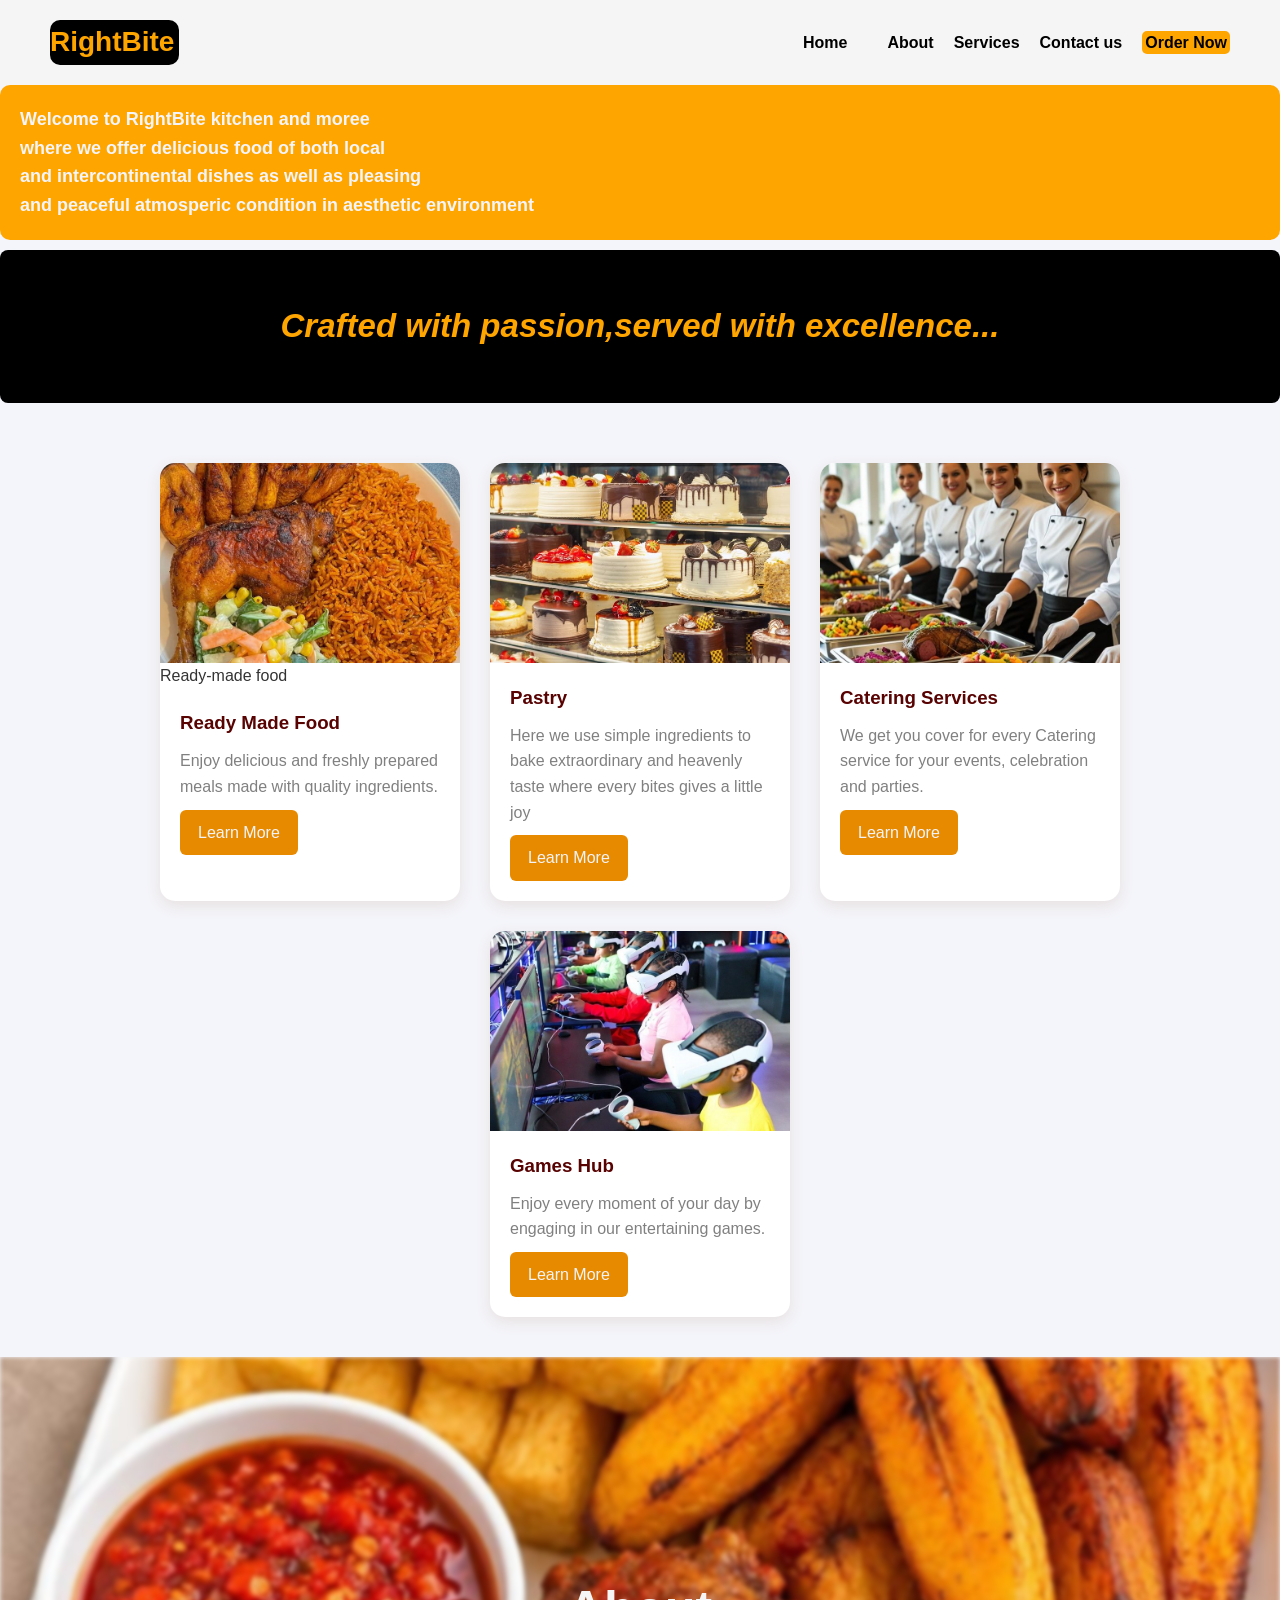
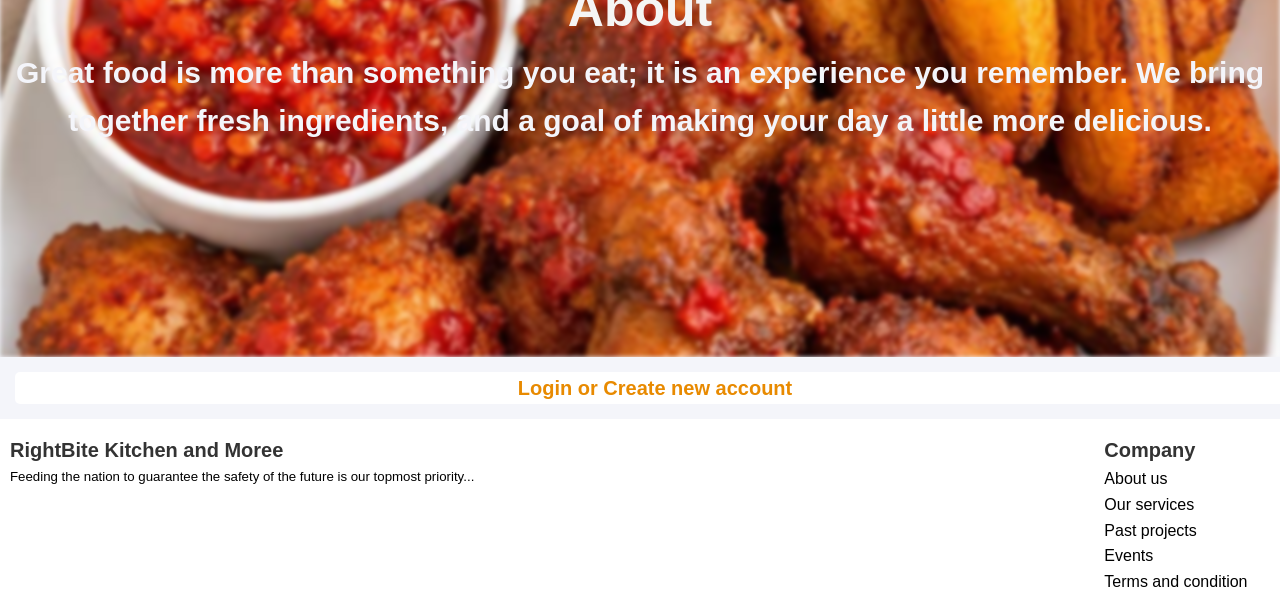
==== index.html @ 82390e43 "Update .gitignore page" ====
<!DOCTYPE html>
<html lang="en">
<head>
    <meta charset="UTF-8">
    <meta name="viewport" content="width=device-width, initial-scale=1.0">
    <title>RightBite kitchen</title>
    <link rel="stylesheet" href="index.css">
    
</head>
<body>

    <div>
        <header class="header">
        <span id="logo">RightBite
        </span>
         <ul>
             <li><a class="nav" href="#home">Home</li>
            <li><a class="nav" href="#about">About</a></li>
            <li><a class="nav" href="#services">Services</a></li>
            <li><a class="nav" href="#contact">Contact us</a></li>
             <li><a id="order" href="#order">Order Now</a></li>                     
        </ul>
    </header>
    <div class="welcome-section">
<p id="p1">
     Welcome to RightBite kitchen and moree <br>where we offer delicious food of both local <br> and intercontinental dishes 
    as well as pleasing <br> and peaceful atmosperic condition in aesthetic environment 

   </p>

    </div>

    </div>
    <H2 class="crafted" id="crafted">
           <i>
            <b> Crafted with passion,served with excellence...</b>
           </i> 
    </H2>
    
   <div class="card-container">
    <div class="card"><img src="image-folder/food.jpg" alt="delicious-food">Ready-made food
    <div class="card-content">
        <h3>Ready Made Food</h3>
        <p>Enjoy delicious and freshly prepared meals made with quality ingredients.</p>
        <a href="#learn">Learn More</a>
        </div>
    </div>

    <div class="card"><img src="image-folder/bakery.jpg" alt="bakery-service">
    <div class="card-content">
        <h3>Pastry</h3>
        <p>Here we use simple ingredients to bake extraordinary and heavenly taste where every bites gives a little joy</p>
        <a href="#learn">Learn More</a>
        </div>
    </div>
    
    <div class="card"><img src="image-folder/catering.jpg" alt="catering service">
    <div class="card-content">
        <h3>Catering Services</h3>
        <p>We get you cover for every Catering service for your events, celebration and parties.</p>
        <a href="#learn">Learn More</a>
        </div>
    </div>

    <div class="card"><img src="image-folder/games.jpg" alt="games">
     <div class="card-content">
        <h3>Games Hub</h3>
        <p>Enjoy every moment of your day by engaging in our entertaining games.</p>
        <a href="#learn">Learn More</a>
        </div>  
    </div>
   </div>
    
   <section class="hero">
    <div class="hero-bg"></div>

    <div class="hero-content">
        
        <h3>About</h3>
        <p> Great food is more than something you eat; 
        it is an experience you remember. We bring together fresh ingredients,
        and a goal of making your day a little more delicious.</p>
    </div>
   </section>

       <p id="create-account"> <a href="sign up page">Login or  Create new account</a></p>

<footer class="footer">
    <div>
       <h3>RightBite Kitchen and Moree</h3>
           <h5>Feeding the nation to guarantee the safety of the future is our topmost priority... </h5>
         </div>

     <div class="company-footer">
        <h3>Company</h3>
            <ul>
                <li><a href="#about">About us </a></li>
                <li><a href="#services">Our services </a></li>
                <li><a href="#projects">Past projects </a></li>
                <li><a href="#events">Events</a></li>
                <li><a href="#terms-and-condition">Terms and condition </a></li>
            </ul>
         </div>
</footer>
    </div>




    
</body>
</html>
---- index.css ----
* {
  margin: 0;  
  padding: 0;
  box-sizing: border-box;
}

body {
font-family: Aerial, sans-serif;
background-color: #f4f5fa;
color: #333;
line-height: 1.6;
}

.header {
display: flex;
justify-content: space-between;
align-items: center;
background-color: whitesmoke;
color: grey;
border-color: red;
border-radius: none;
padding: 20px 50px;
} 

.header ul {
  color: black;
  display: flex;
  list-style: none;
  gap: 20px;
  text-decoration: none;
  margin-left: 50px;
}

#logo {
  font-size: 28px;
  font-weight: bold;
  text-decoration: #333;
  color: orange;
  background: #000;
  border-radius: 10px;
  padding-left: 0;
  padding-right: 5px;
}

.nav {
  text-decoration: none;
  color: black;
  font-weight: bold;
  position: relative;
  padding-bottom: 6px;
  transition: color 0.3s;
}

.nav:hover {
color: orange;
}

.nav::after {
content: "";
position: absolute;
left: 0;
bottom: 0;
width: 0;
height: 2px;
background: #e88a00;
transition: width 0.3s;
}

 .nav:hover::after {
  width: 100%;
 }

#order {
  text-align: end;
  text-decoration: none;
  font-weight: bold;
  color: black;
  background-color: orange;
  border-radius: 5px;
  padding: 3px 3px;
}

#order:hover {
  color: orange;
background-color: black;
cursor: pointer;
}

#p1 {
  text-align: left;
  padding: 70px 20px;
  padding-top:20px;
  padding-bottom: 20px;
 background-color: orange;
  font-size: 18px;
  font-weight: bold;
  row-gap: 15px;
  border-radius: 10px;
  color: #f4f5fa;
  background-size: 50px;
}

#p1 p {
max-width: 80000px;
font-size: 50px;
margin: auto;
font-weight: bold;
color: white;
}

.crafted {
  text-align: center;
  padding: 50px 20px;
  background-color: #000;
  margin-top: 10px;
  border: 10px;
  border-radius: 8px;
}

#crafted {
  color: orange;
  font-size: 33px;
  margin-bottom: 20px;
  font-style: italic;
}

.gfood {
  margin: auto;
  text-align: center;
  font-size: 18px;
 color: #000;
}

.service {
  max-width: 900px;
  margin: 20px auto;
  padding: 40px;
}

#offer {
  color:none;
  text-align: center;
  margin-bottom: 15px;
}

#ready {
  list-style: none;
  display: flex;
  align-items: center;
  justify-content: space-between;
  font-size: 18px;
  margin: 10px;
}

.food {
  color: #000;
}
.food:hover {
  color: #972828;
  text-decoration: underline;
  transform: translateY(10%);
}

.div1 {
  background-color: ;
  align-items: center;
  font-size: 18px;
}

.card-container {
  display: flex;
  justify-content: center;
  gap: 30px;
  flex-wrap: wrap;
  padding: 40px 20px;
}

.card {
  width: 300px;
  background: white;
  border-radius: 15px;
  overflow: hidden;
  box-shadow: 0 5px 15px rgb(231, 224, 224);
  transition: 0.3s ease;
}

.card:hover {
transform: translateY(-8px);
}

.card img {
  width: 100%;
  height: 200px;
  object-fit: cover;
  display: block;
}

.card-content {
  padding: 20px;
}

.card-content h3 {
  color: rgb(88, 2, 2);
  margin-bottom: 10px;
}

.card-content p {
color: gray;
}

.card-content a {
  display: inline-block;
  margin-top: 10px;
  padding: 10px 18px;
  background: #e88a00;
  color: #f4f5fa;
  text-decoration: none;
  border-radius: 6px;
}

.card-content a:hover {
  background-color: #000;
  color: #e88a00;
}

.hero {
  position: relative;
  height: 600px;
  overflow: hidden;

  display: flex;
  justify-content: center;
  align-items: center;
  text-align: center;
}

.hero-content {
 position: relative; 
}

.hero-bg {
  position: absolute;
  inset: 0;
  background-image: url(image-folder/image.jpg);
  background-size: cover;
  background-position: center;
  height: 600px;

  filter: blur(2px);
}

.hero-content p {
  font-size: 30px;
  font-weight: bold;
  color: #f4f5fa;
}

.hero-content h3 {
  color: whitesmoke;
  font-size: 50px;
}

#create-account {
  margin: 15px 15px;
  text-align: center;
  font-weight: bold;
  background-color: white;
  width: 100%;
  border-radius: 5px;
}

#create-account a {
  font-size: 20px;
  color: #e88a00;
  text-decoration: none
}

.footer {
  display: flex;
  padding-left: 10px;
  padding-right: 10px;
  background: white;
  padding-top: 15px;
  gap: calc(50%);
}

.footer h3 {
  font-size: 20px;
  font-weight: bold;
}

.footer h5 {
  color: black;
  font-weight: lighter;
}

.company-footer ul {
  list-style: none;
}

.company-footer ul li a {
  color: #000;
  text-decoration: none;
}

.company-footer ul li a:hover {
  color: #e88a00;
}
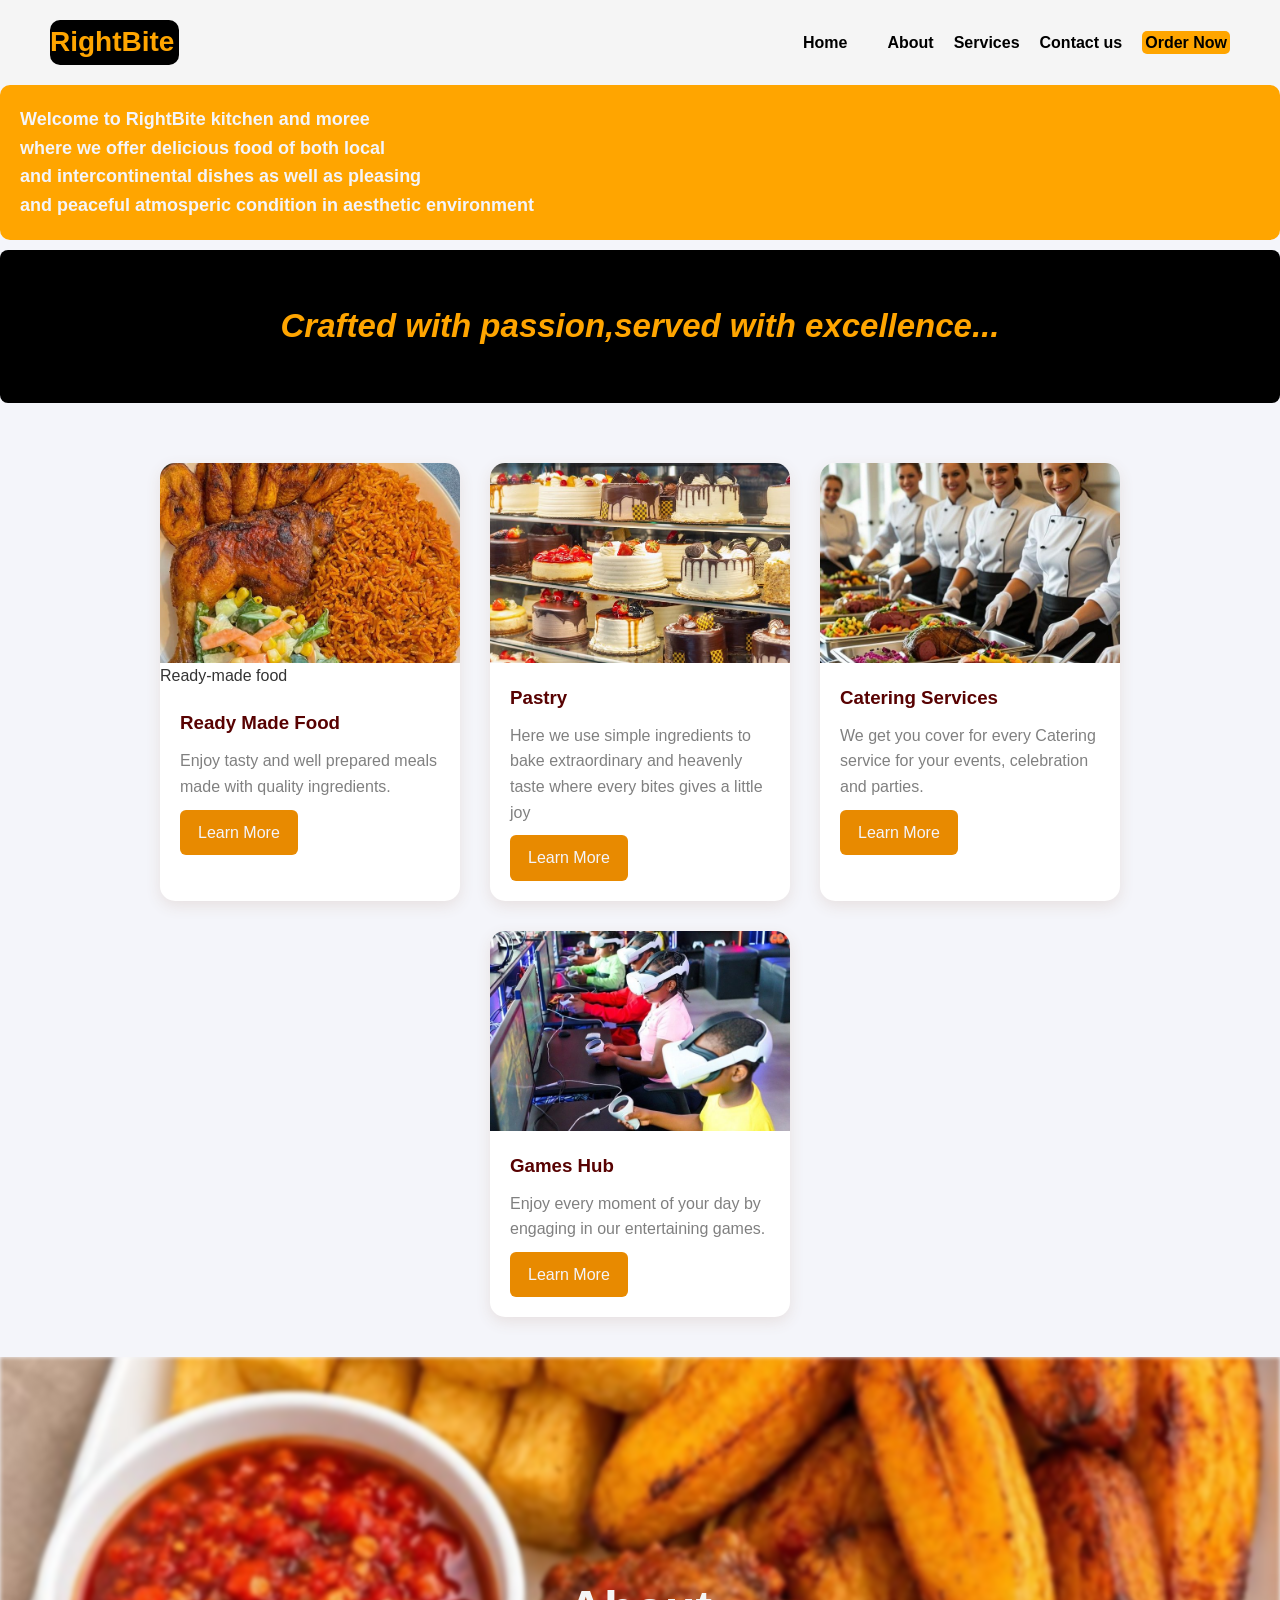
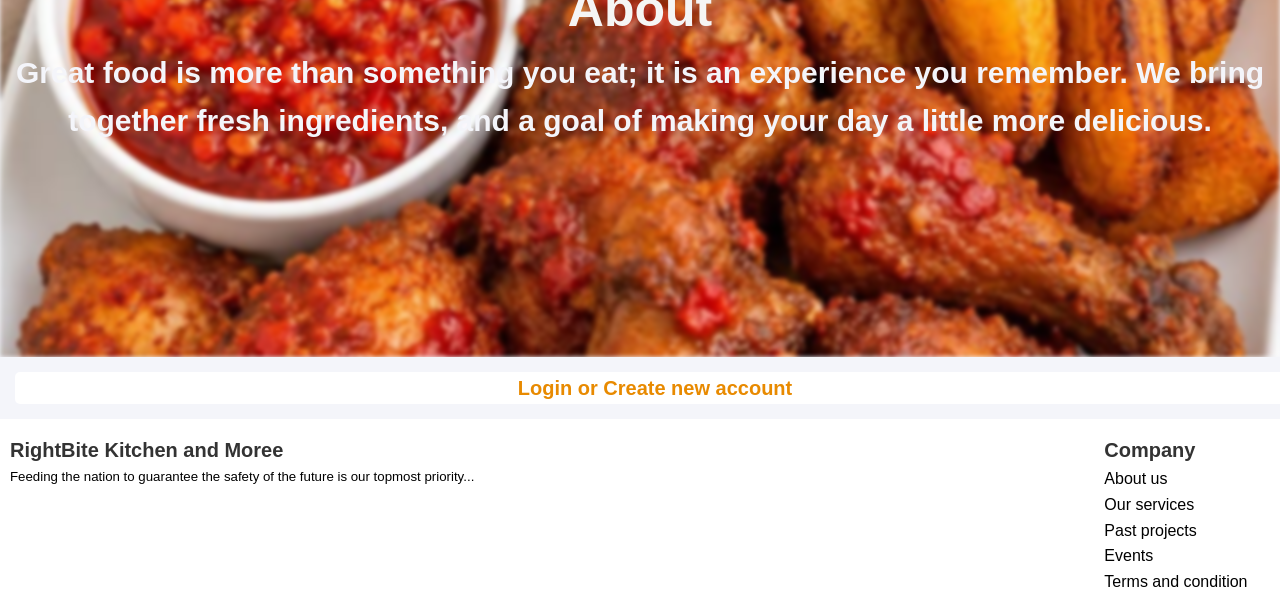
==== commit e1424081: "Updated some code text" ====
--- a/index.html
+++ b/index.html
@@ -41,7 +41,7 @@
     <div class="card"><img src="image-folder/food.jpg" alt="delicious-food">Ready-made food
     <div class="card-content">
         <h3>Ready Made Food</h3>
-        <p>Enjoy delicious and freshly prepared meals made with quality ingredients.</p>
+        <p>Enjoy tasty and well prepared meals made with quality ingredients.</p>
         <a href="#learn">Learn More</a>
         </div>
     </div>
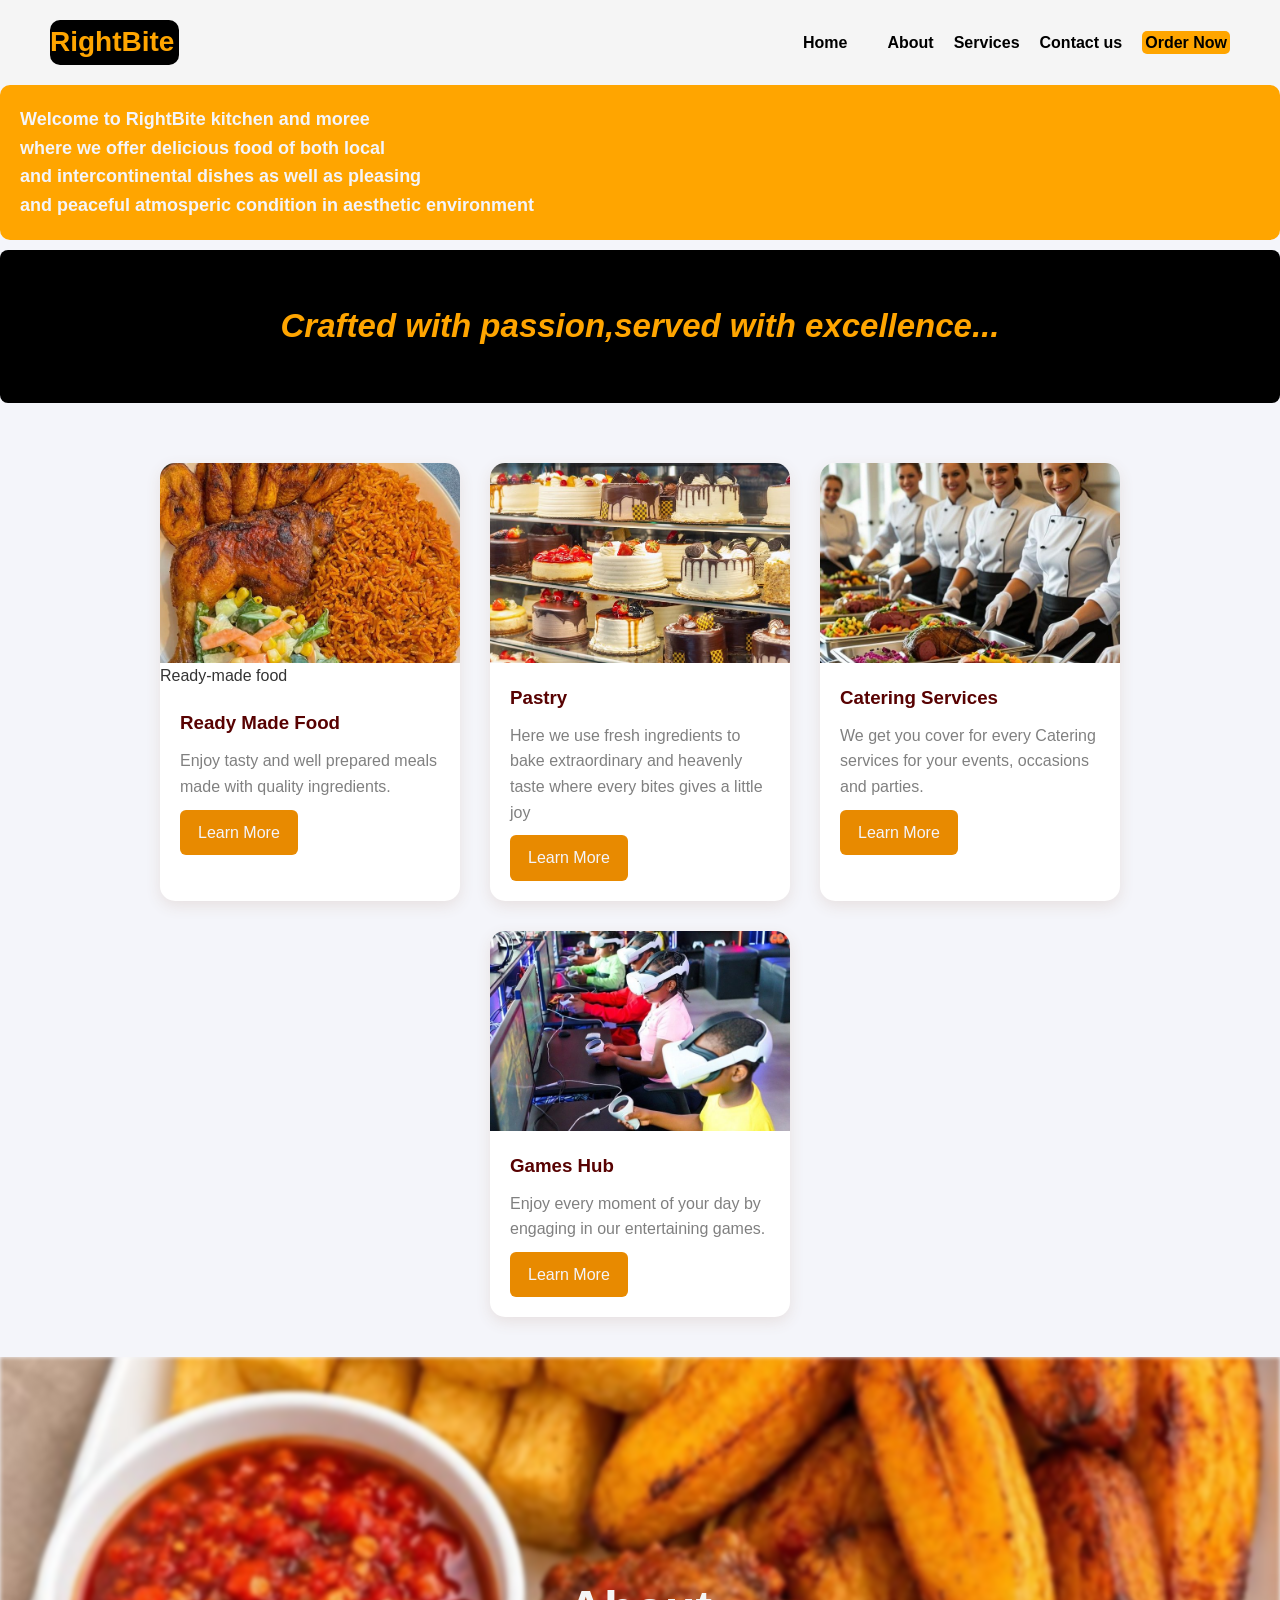
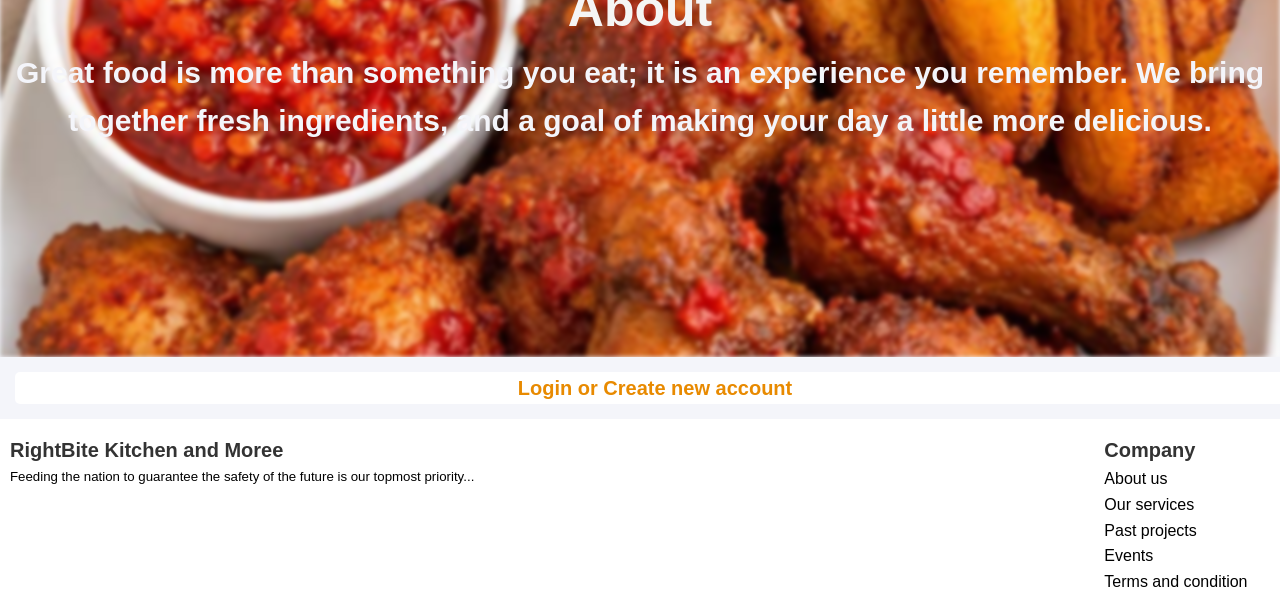
==== commit aec763ee: "Updated some code text" ====
--- a/index.html
+++ b/index.html
@@ -49,7 +49,7 @@
     <div class="card"><img src="image-folder/bakery.jpg" alt="bakery-service">
     <div class="card-content">
         <h3>Pastry</h3>
-        <p>Here we use simple ingredients to bake extraordinary and heavenly taste where every bites gives a little joy</p>
+        <p>Here we use fresh ingredients to bake extraordinary and heavenly taste where every bites gives a little joy</p>
         <a href="#learn">Learn More</a>
         </div>
     </div>
@@ -57,7 +57,7 @@
     <div class="card"><img src="image-folder/catering.jpg" alt="catering service">
     <div class="card-content">
         <h3>Catering Services</h3>
-        <p>We get you cover for every Catering service for your events, celebration and parties.</p>
+        <p>We get you cover for every Catering services for your events, occasions and parties.</p>
         <a href="#learn">Learn More</a>
         </div>
     </div>
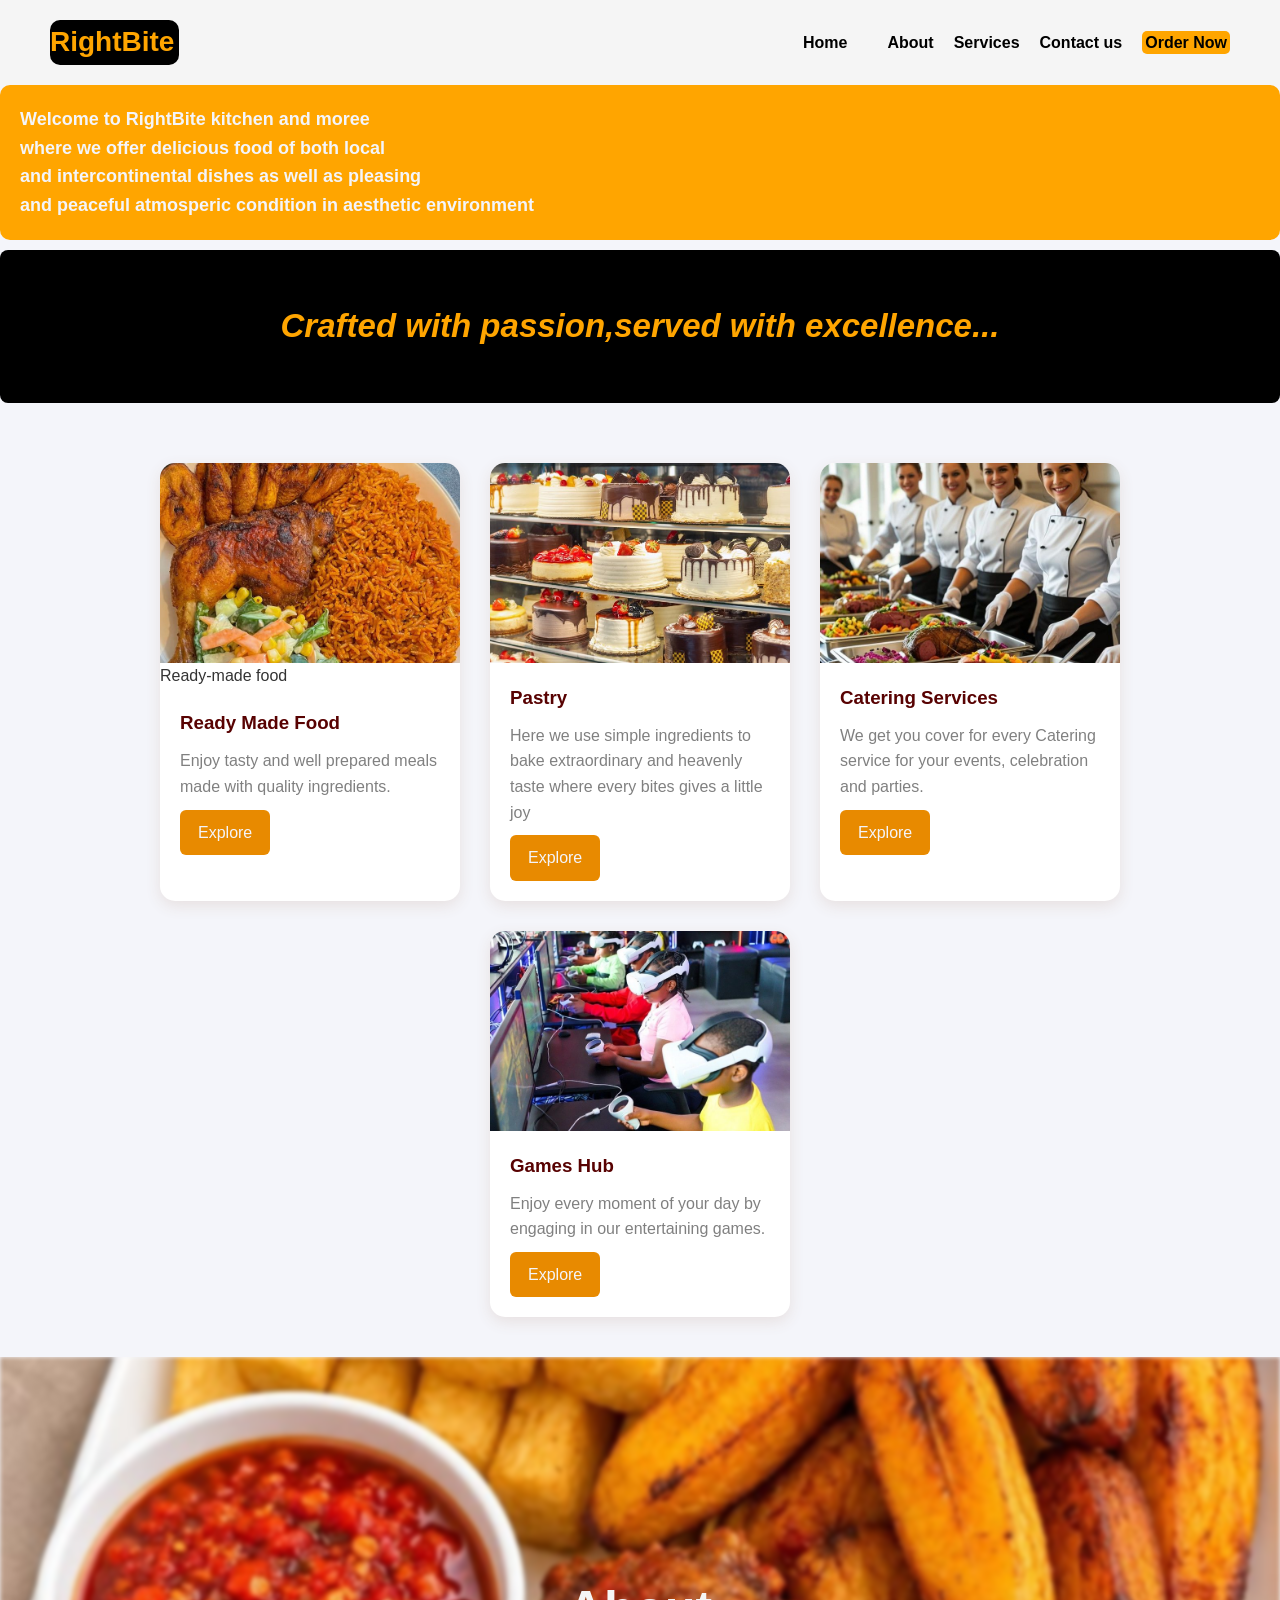
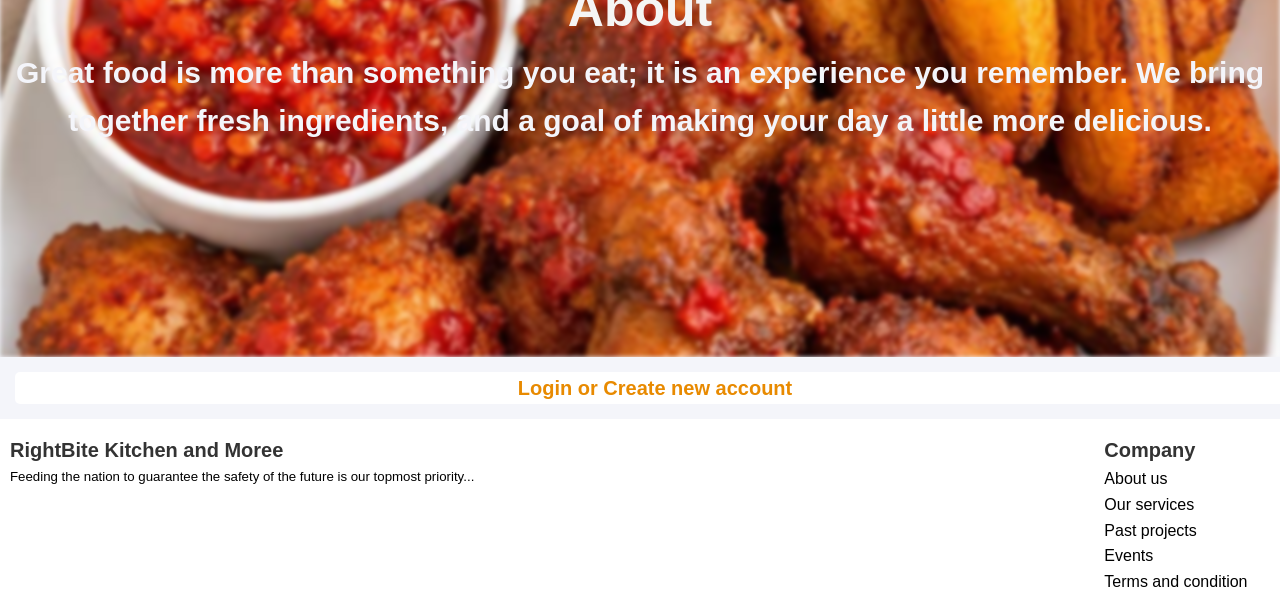
==== commit b23c6537: "Update Code" ====
--- a/index.html
+++ b/index.html
@@ -42,23 +42,23 @@
     <div class="card-content">
         <h3>Ready Made Food</h3>
         <p>Enjoy tasty and well prepared meals made with quality ingredients.</p>
-        <a href="#learn">Learn More</a>
+        <a href="#learn">Explore</a>
         </div>
     </div>
 
     <div class="card"><img src="image-folder/bakery.jpg" alt="bakery-service">
     <div class="card-content">
         <h3>Pastry</h3>
-        <p>Here we use fresh ingredients to bake extraordinary and heavenly taste where every bites gives a little joy</p>
-        <a href="#learn">Learn More</a>
+        <p>Here we use simple ingredients to bake extraordinary and heavenly taste where every bites gives a little joy</p>
+        <a href="#learn">Explore</a>
         </div>
     </div>
     
     <div class="card"><img src="image-folder/catering.jpg" alt="catering service">
     <div class="card-content">
         <h3>Catering Services</h3>
-        <p>We get you cover for every Catering services for your events, occasions and parties.</p>
-        <a href="#learn">Learn More</a>
+        <p>We get you cover for every Catering service for your events, celebration and parties.</p>
+        <a href="#learn">Explore</a>
         </div>
     </div>
 
@@ -66,7 +66,7 @@
      <div class="card-content">
         <h3>Games Hub</h3>
         <p>Enjoy every moment of your day by engaging in our entertaining games.</p>
-        <a href="#learn">Learn More</a>
+        <a href="#learn">Explore</a>
         </div>  
     </div>
    </div>
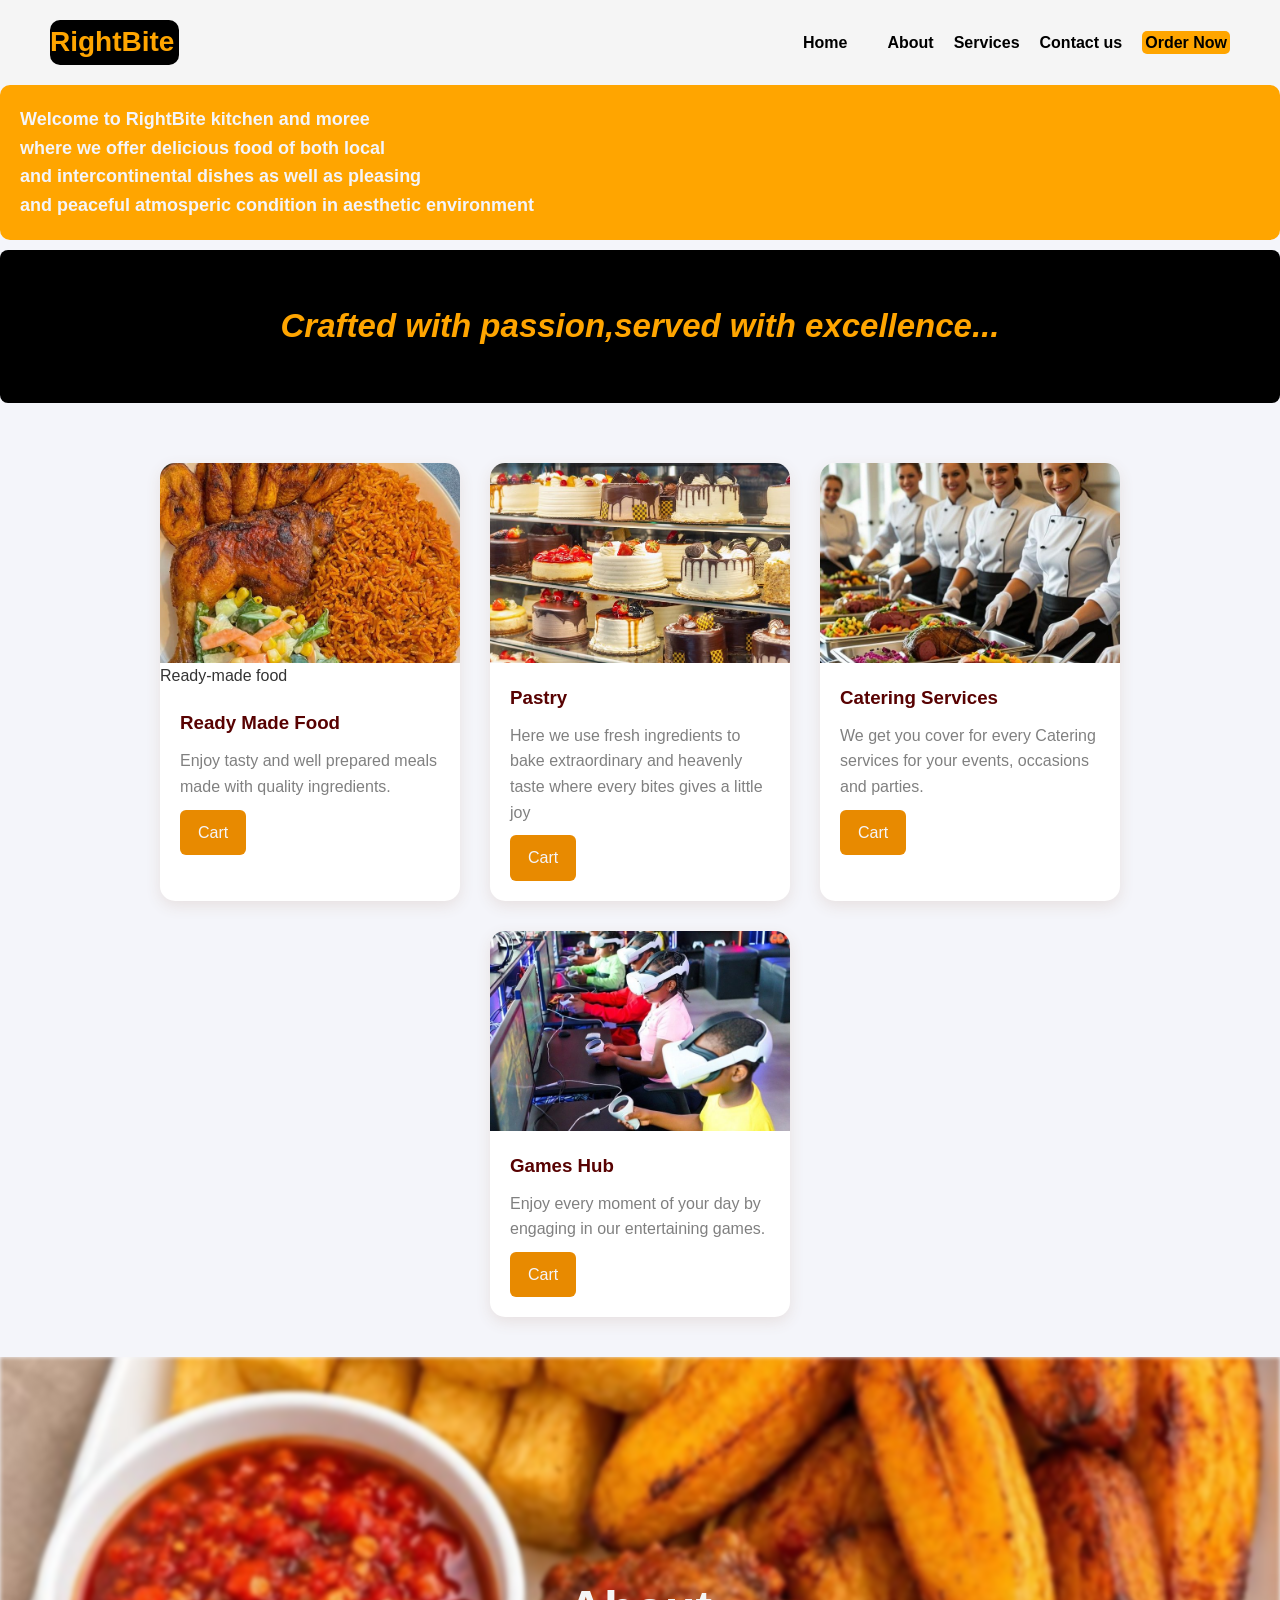
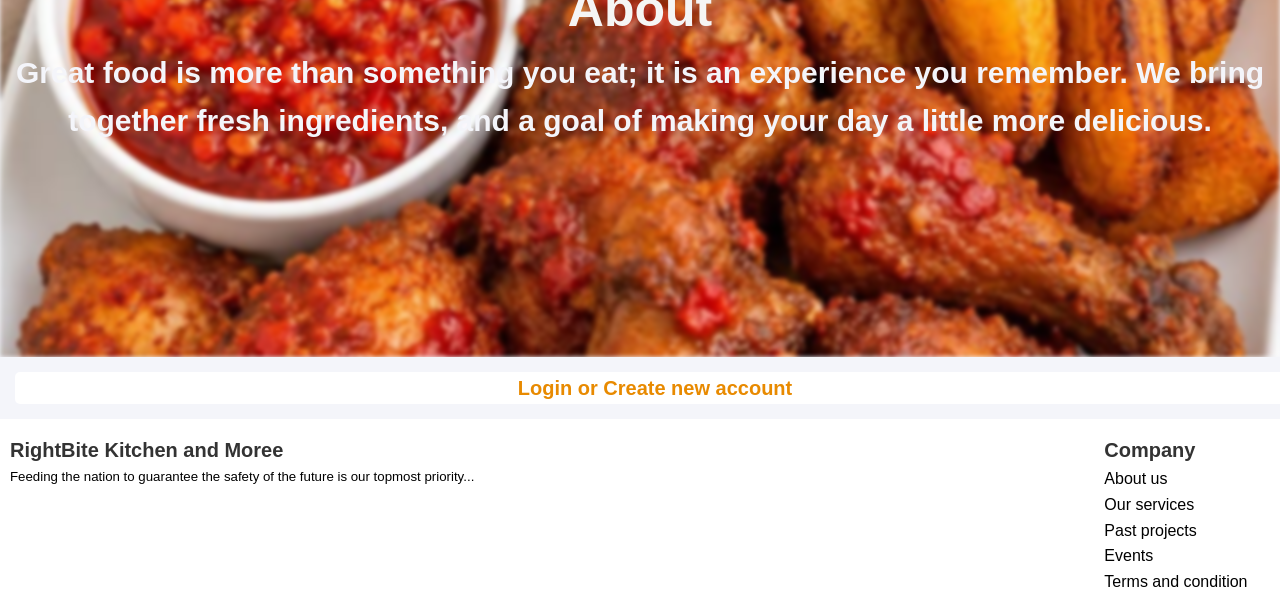
==== commit 07806e1a: "Update some things" ====
--- a/index.html
+++ b/index.html
@@ -42,23 +42,23 @@
     <div class="card-content">
         <h3>Ready Made Food</h3>
         <p>Enjoy tasty and well prepared meals made with quality ingredients.</p>
-        <a href="#learn">Explore</a>
+        <a href="#learn">Cart</a>
         </div>
     </div>
 
     <div class="card"><img src="image-folder/bakery.jpg" alt="bakery-service">
     <div class="card-content">
         <h3>Pastry</h3>
-        <p>Here we use simple ingredients to bake extraordinary and heavenly taste where every bites gives a little joy</p>
-        <a href="#learn">Explore</a>
+        <p>Here we use fresh ingredients to bake extraordinary and heavenly taste where every bites gives a little joy</p>
+        <a href="#learn">Cart</a>
         </div>
     </div>
     
     <div class="card"><img src="image-folder/catering.jpg" alt="catering service">
     <div class="card-content">
         <h3>Catering Services</h3>
-        <p>We get you cover for every Catering service for your events, celebration and parties.</p>
-        <a href="#learn">Explore</a>
+        <p>We get you cover for every Catering services for your events, occasions and parties.</p>
+        <a href="#learn">Cart</a>
         </div>
     </div>
 
@@ -66,7 +66,7 @@
      <div class="card-content">
         <h3>Games Hub</h3>
         <p>Enjoy every moment of your day by engaging in our entertaining games.</p>
-        <a href="#learn">Explore</a>
+        <a href="#learn">Cart</a>
         </div>  
     </div>
    </div>
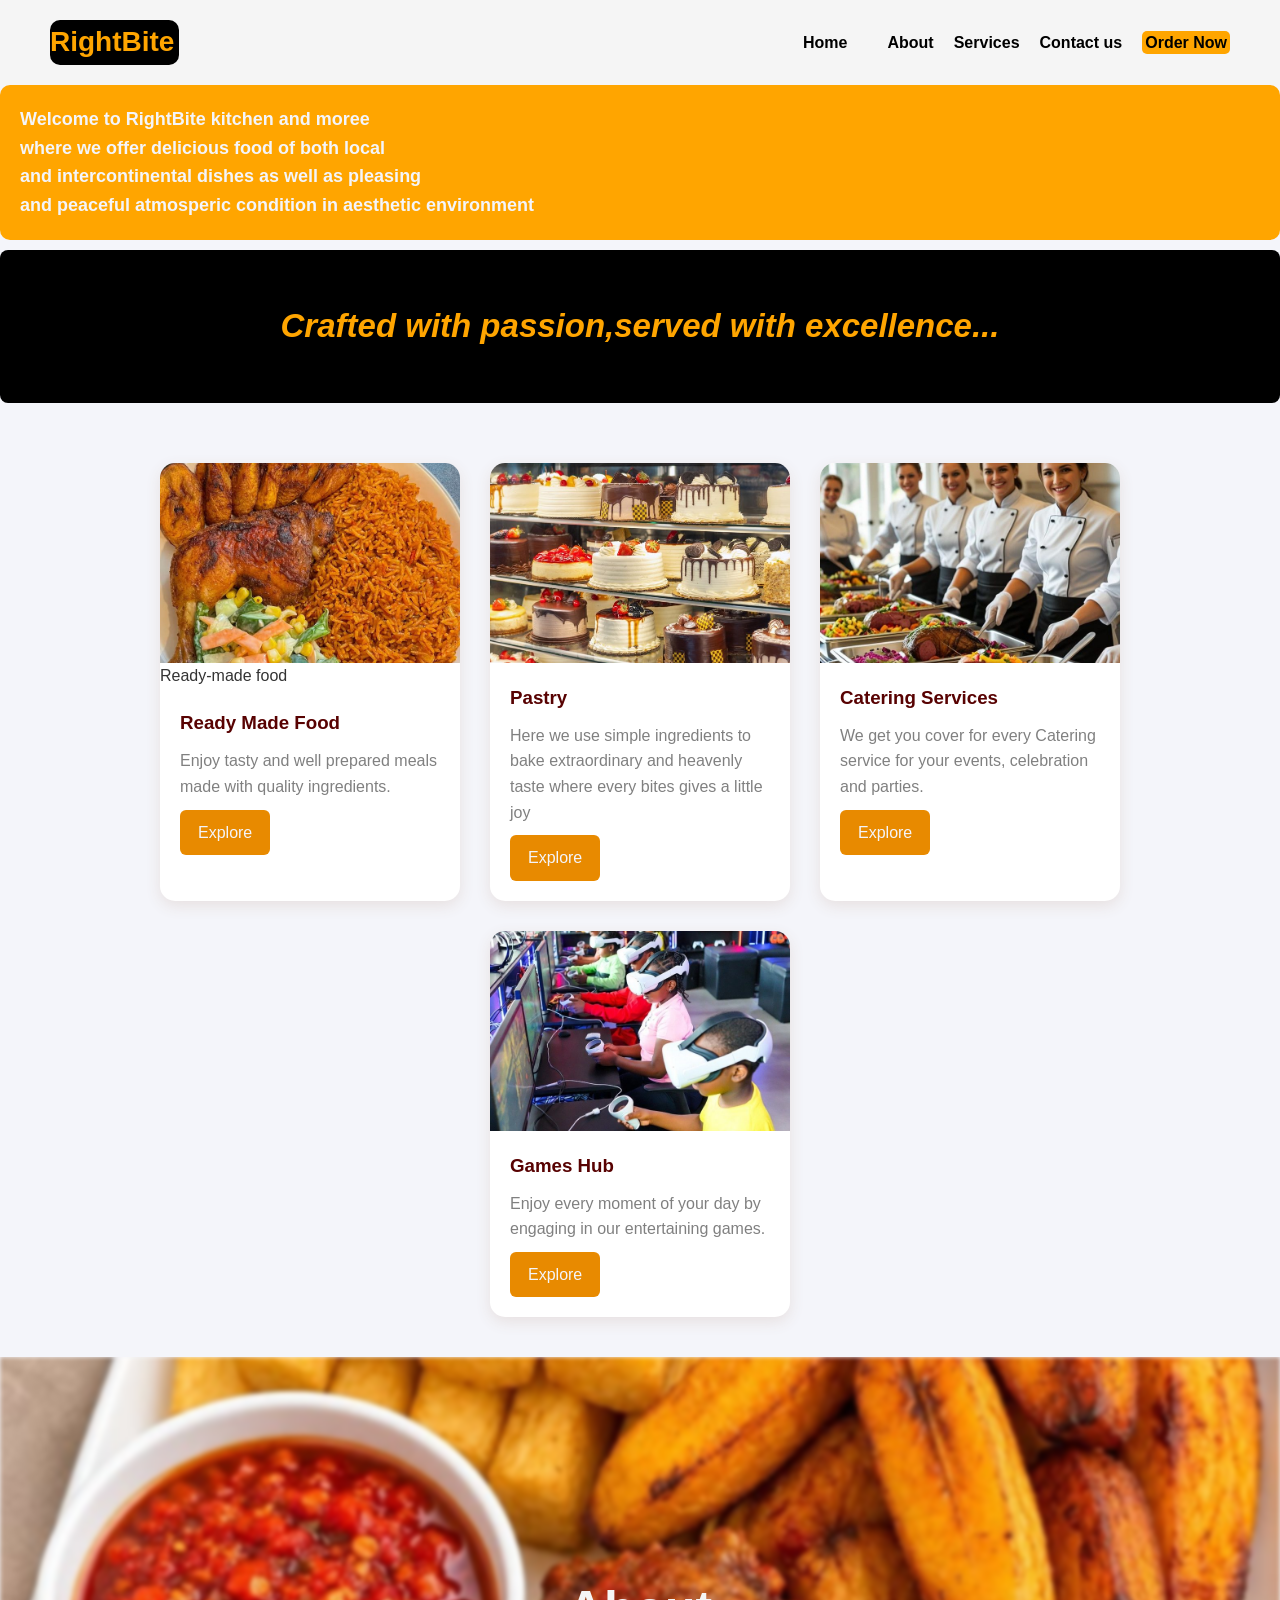
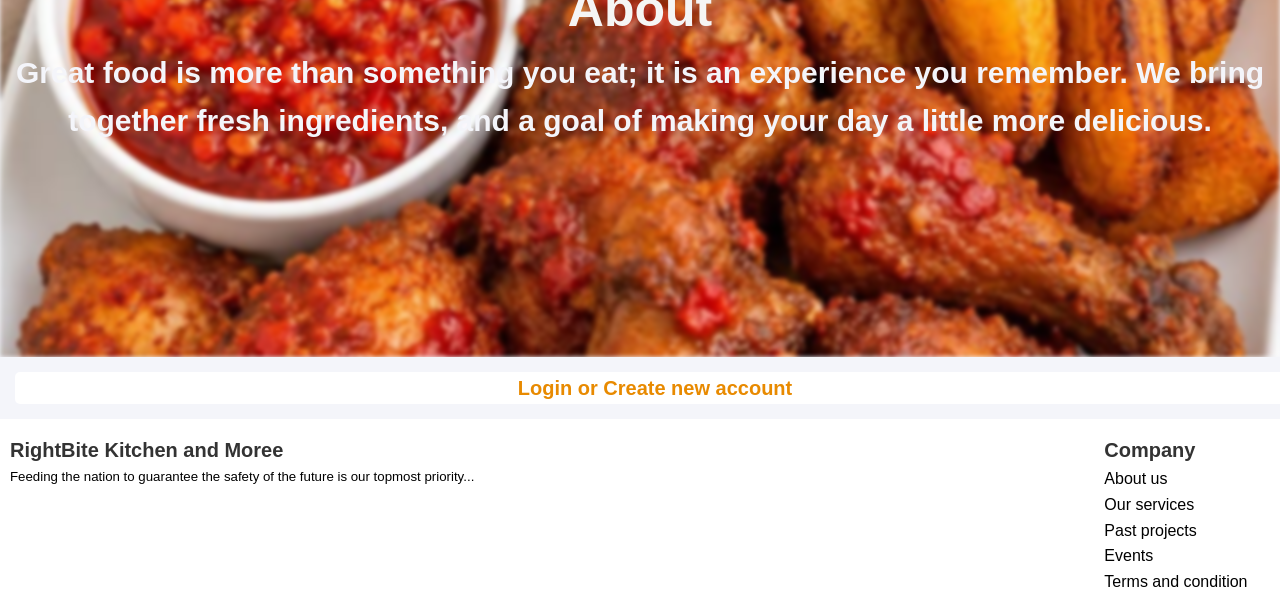
==== commit b68bfcce: "Update text on index" ====
--- a/index.html
+++ b/index.html
@@ -42,23 +42,26 @@
     <div class="card-content">
         <h3>Ready Made Food</h3>
         <p>Enjoy tasty and well prepared meals made with quality ingredients.</p>
-        <a href="#learn">Cart</a>
+        <a href="#learn">Explore</a>
+
         </div>
     </div>
 
     <div class="card"><img src="image-folder/bakery.jpg" alt="bakery-service">
     <div class="card-content">
         <h3>Pastry</h3>
-        <p>Here we use fresh ingredients to bake extraordinary and heavenly taste where every bites gives a little joy</p>
-        <a href="#learn">Cart</a>
+        <p>Here we use simple ingredients to bake extraordinary and heavenly taste where every bites gives a little joy</p>
+        <a href="#learn">Explore</a>
+
         </div>
     </div>
     
     <div class="card"><img src="image-folder/catering.jpg" alt="catering service">
     <div class="card-content">
         <h3>Catering Services</h3>
-        <p>We get you cover for every Catering services for your events, occasions and parties.</p>
-        <a href="#learn">Cart</a>
+        <p>We get you cover for every Catering service for your events, celebration and parties.</p>
+        <a href="#learn">Explore</a>
+
         </div>
     </div>
 
@@ -66,7 +69,7 @@
      <div class="card-content">
         <h3>Games Hub</h3>
         <p>Enjoy every moment of your day by engaging in our entertaining games.</p>
-        <a href="#learn">Cart</a>
+        <a href="#learn">Explore</a>
         </div>  
     </div>
    </div>
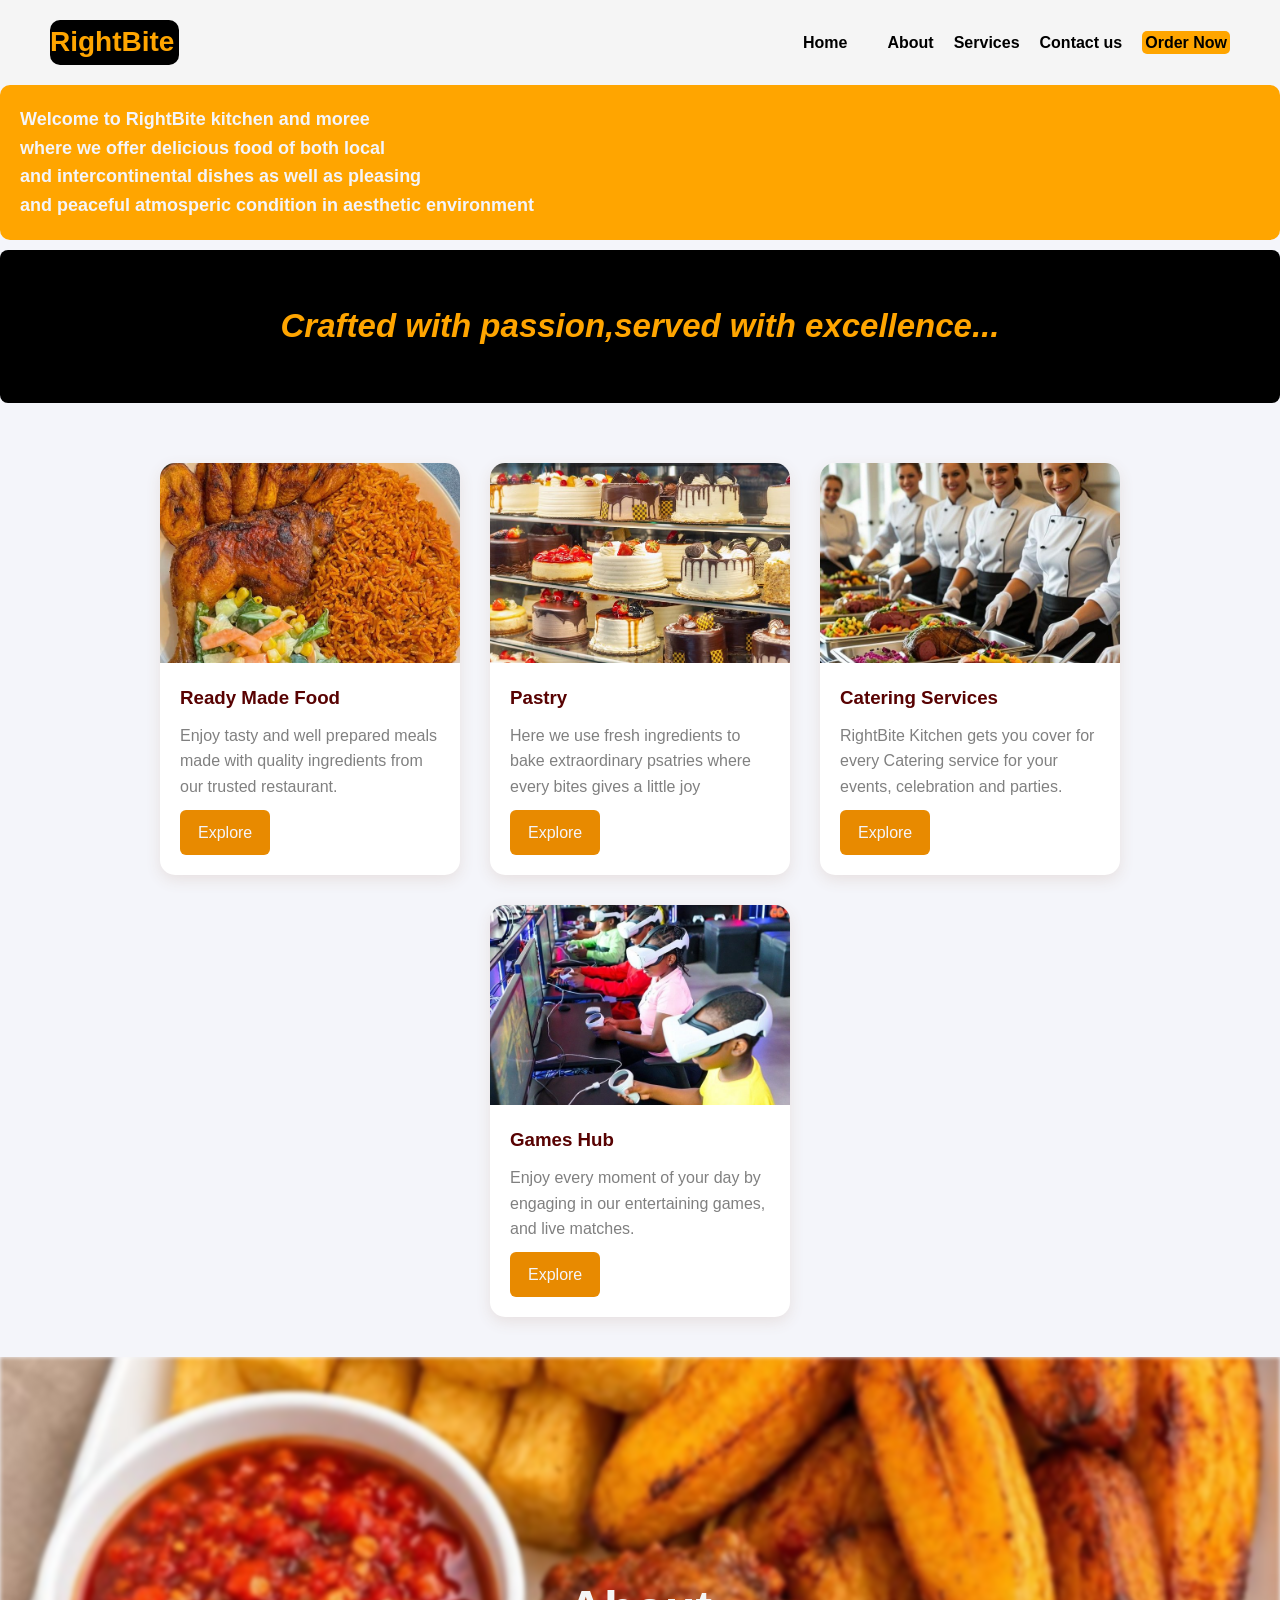
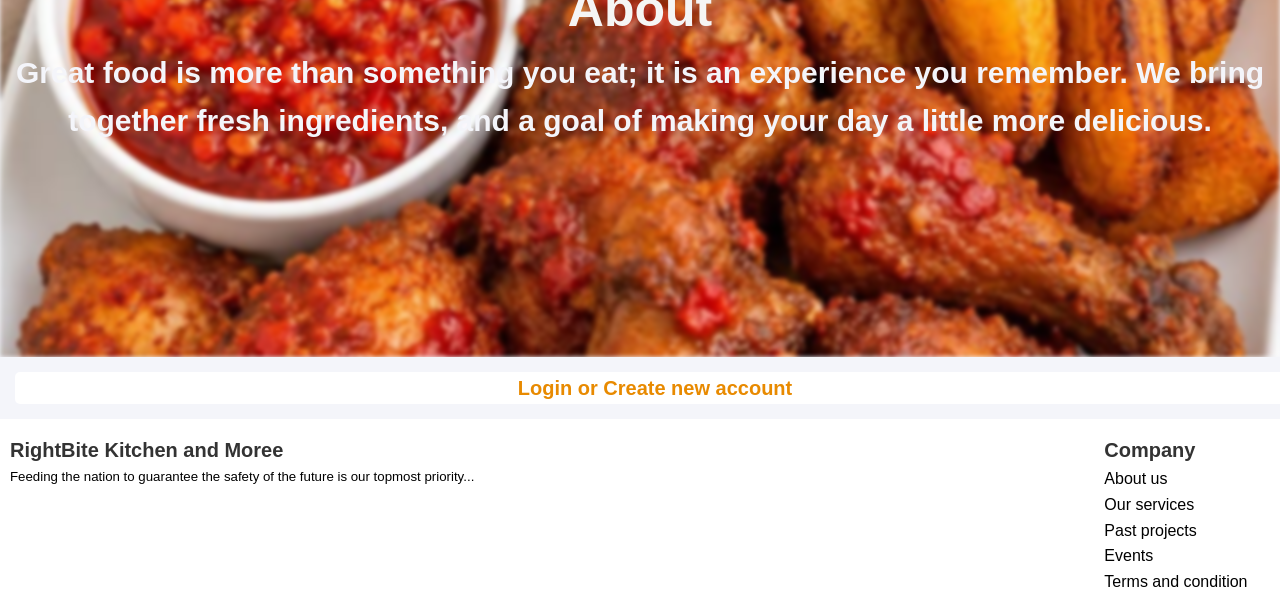
==== commit 15b88584: "Updated codes" ====
--- a/index.html
+++ b/index.html
@@ -38,37 +38,34 @@
     </H2>
     
    <div class="card-container">
-    <div class="card"><img src="image-folder/food.jpg" alt="delicious-food">Ready-made food
+    <div class="card"><img src="image-folder/food.jpg" alt="delicious-food">
     <div class="card-content">
         <h3>Ready Made Food</h3>
-        <p>Enjoy tasty and well prepared meals made with quality ingredients.</p>
+        <p>Enjoy tasty and well prepared meals made with quality ingredients from our trusted restaurant.</p>
         <a href="#learn">Explore</a>
-
         </div>
     </div>
 
     <div class="card"><img src="image-folder/bakery.jpg" alt="bakery-service">
     <div class="card-content">
         <h3>Pastry</h3>
-        <p>Here we use simple ingredients to bake extraordinary and heavenly taste where every bites gives a little joy</p>
+        <p>Here we use fresh ingredients to bake extraordinary psatries where every bites gives a little joy</p>
         <a href="#learn">Explore</a>
-
         </div>
     </div>
     
     <div class="card"><img src="image-folder/catering.jpg" alt="catering service">
     <div class="card-content">
         <h3>Catering Services</h3>
-        <p>We get you cover for every Catering service for your events, celebration and parties.</p>
+        <p>RightBite Kitchen gets you cover for every Catering service for your events, celebration and parties.</p>
         <a href="#learn">Explore</a>
-
         </div>
     </div>
 
     <div class="card"><img src="image-folder/games.jpg" alt="games">
      <div class="card-content">
         <h3>Games Hub</h3>
-        <p>Enjoy every moment of your day by engaging in our entertaining games.</p>
+        <p>Enjoy every moment of your day by engaging in our entertaining games, and live matches.</p>
         <a href="#learn">Explore</a>
         </div>  
     </div>
